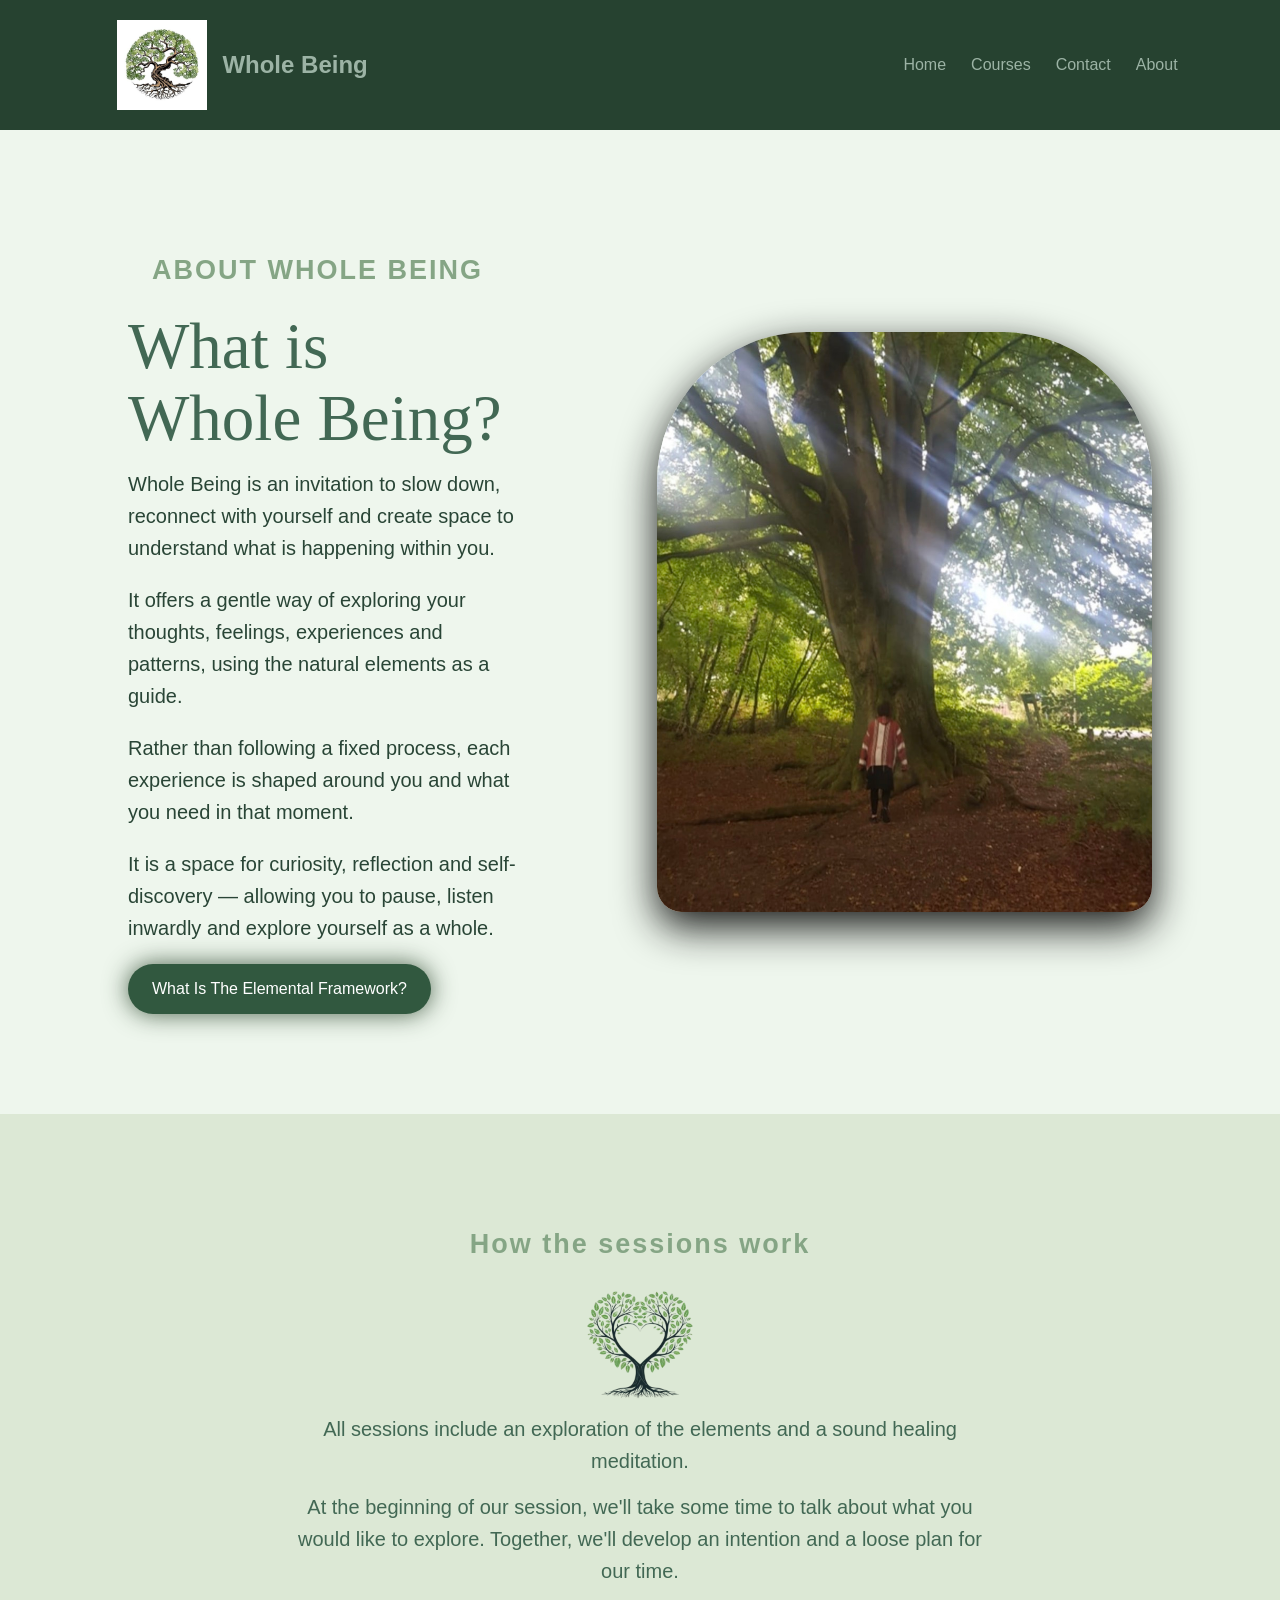
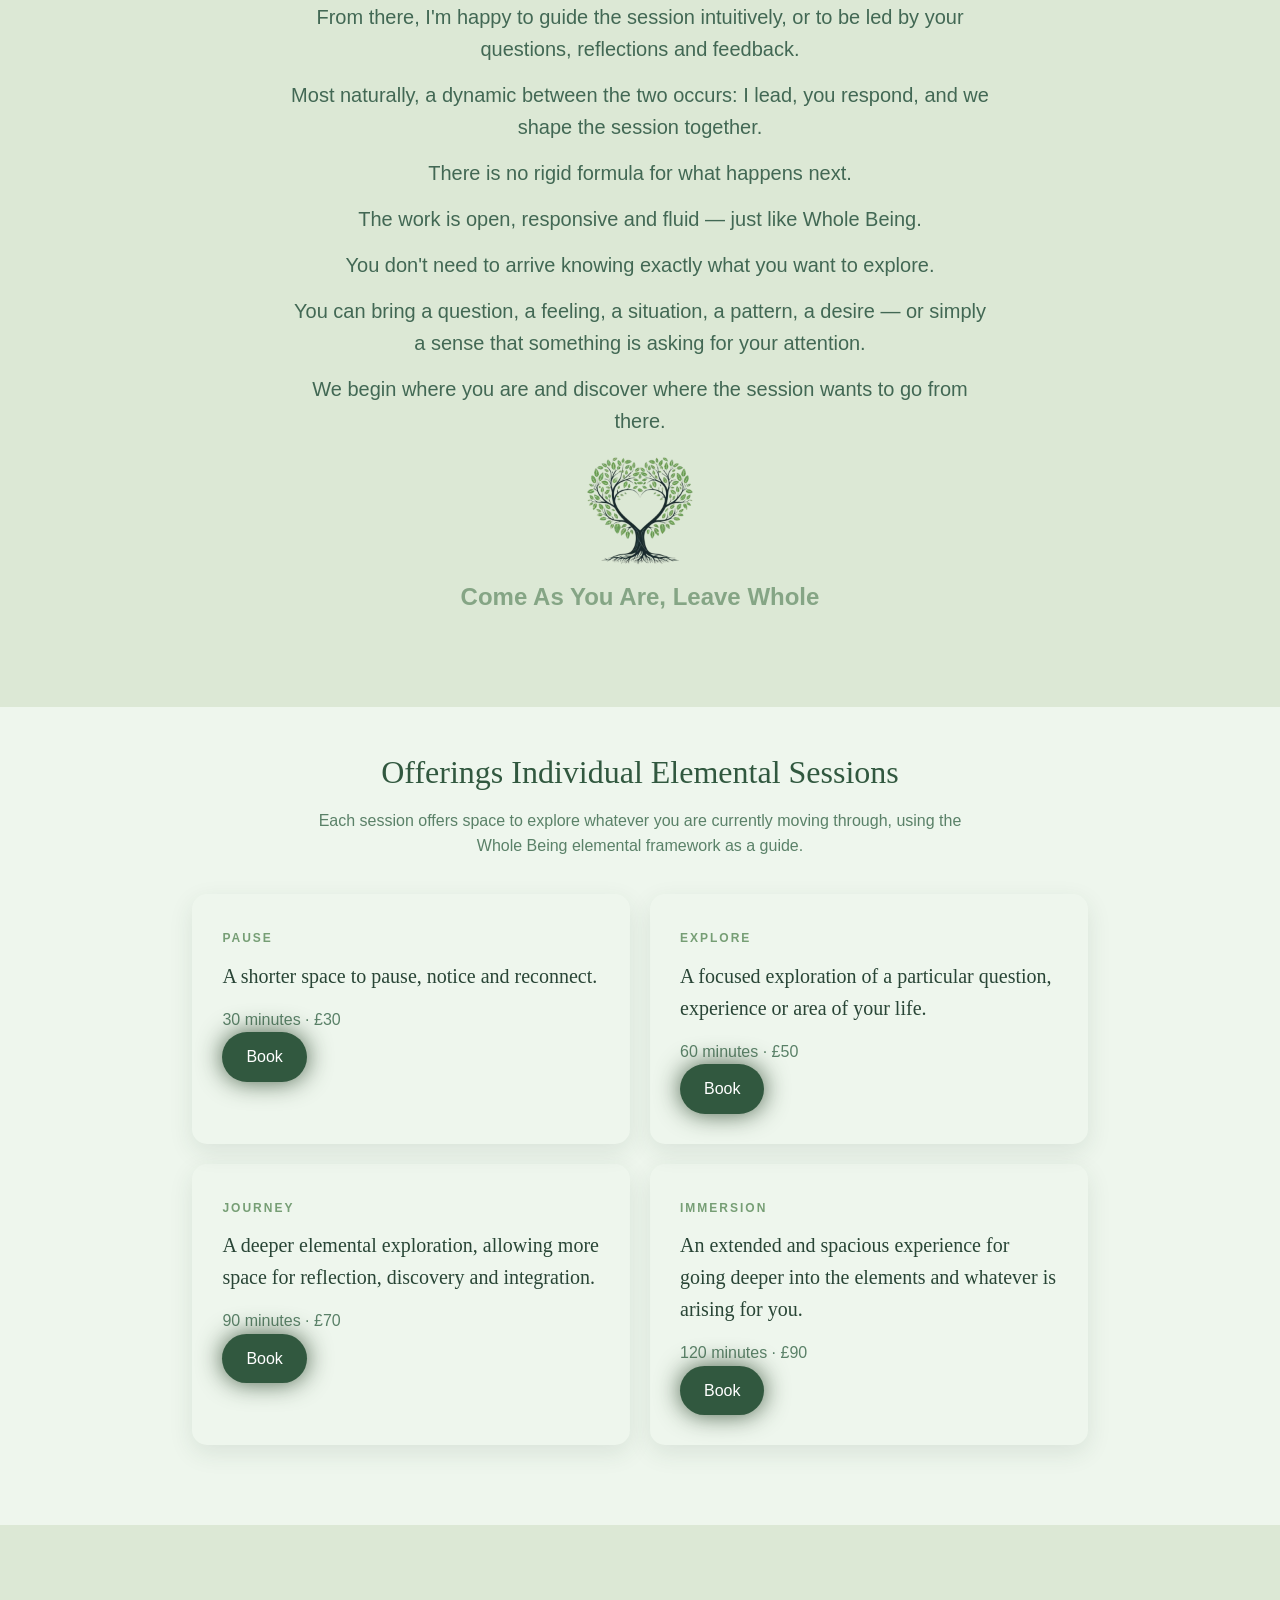
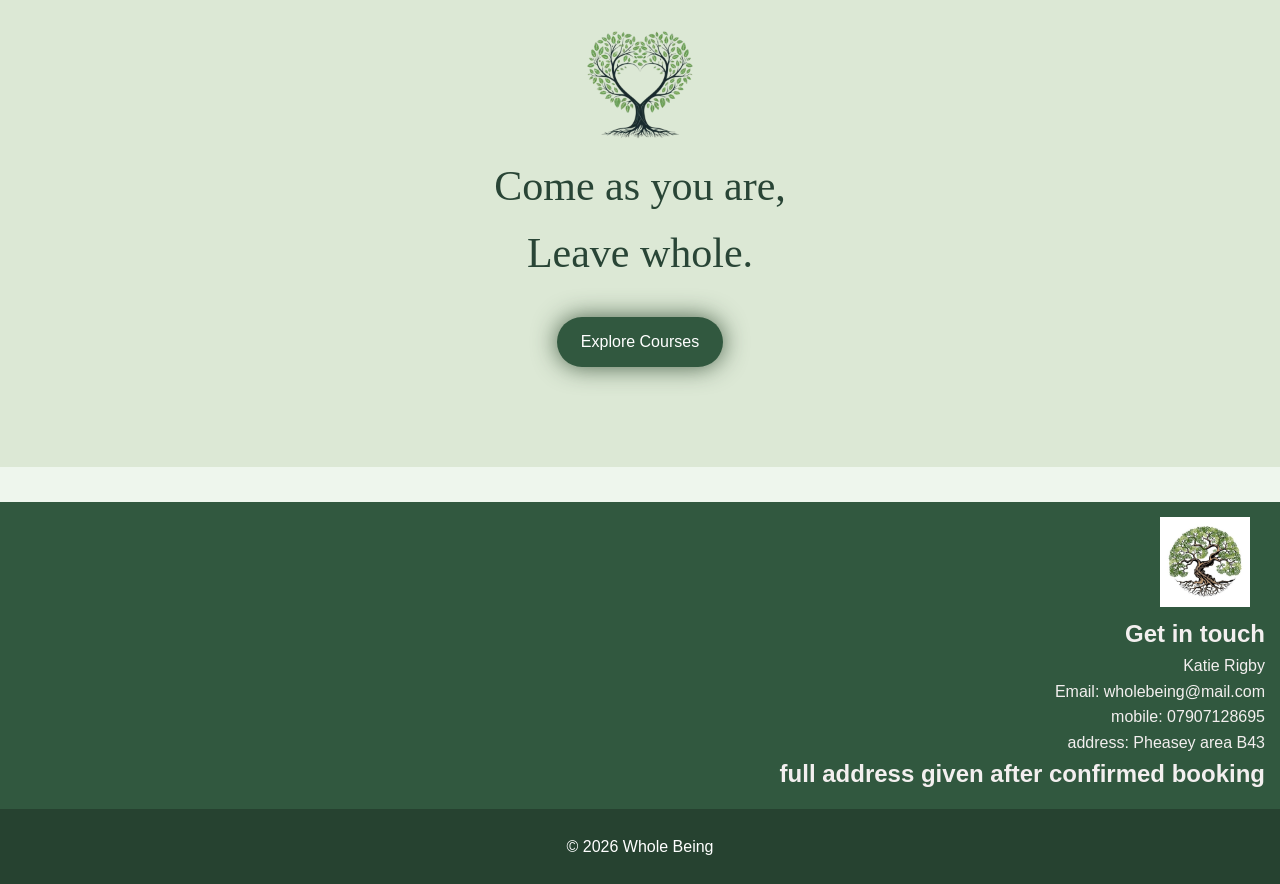
==== about.html @ ae2dba14 "Add files via upload" ====
<!DOCTYPE html>
<html lang="en">
<head>
    <meta charset="UTF-8">
    <meta name="viewport" content="width=device-width, initial-scale=1.0">

    <title>What Is Whole Being? | WHOLE BEING</title>

    <link rel="stylesheet" href="style.css">
</head>

<body>

    <!-- Navigation -->
    <header>
        <nav>

            <div class="brand">
                <img src="icon/logo.png" alt="Whole Being icon">
                <h2>Whole Being</h2>
            </div>

            <div class="nav-links">
                <a href="index.html">Home</a>
                <a href="courses.html">Courses</a>
                <a href="Enquire.html">Contact</a>
                <a href="about.html">About</a>
            </div>

        </nav>
    </header>


    <!-- What is Whole Being -->
    <section class="what-is">

        <div class="what-is-content">

            <div class="what-is-text">

                <p class="small-title">ABOUT WHOLE BEING</p>

                <h1>What is<br>Whole Being?</h1>

                <p>
                    Whole Being is an invitation to slow down,
                     reconnect with yourself
                      and create space to understand what is happening within you.
                </p>

                <p>
                    It offers a gentle way of exploring your thoughts,
                     feelings, experiences and patterns,
                      using the natural elements as a guide.
                </p>

                <p>
                    Rather than following a fixed process,
                     each experience is shaped around you and what you need in that moment.
                </p>

                <p>
                    It is a space for curiosity,
                     reflection and self-discovery — allowing you to pause,
                      listen inwardly and explore yourself as a whole.
                </p>
                <a href="Elemental.html" class="button">What Is The Elemental Framework?</a>
            </div>


            <!-- Picture -->
            <div class="what-is-image">

                <img src="img/modelWB.png.jpeg"
                     alt="Whole Being">

            </div>

        </div>

    </section>


    <!-- Elemental Framework -->
    <section class="framework-intro">

        <p class="small-title">How the sessions work</p>
        <div class="heart">
                <img src="icon/heart.png" alt="heart">

        <p>
            All sessions include an exploration of
            the elements and a sound healing meditation.
        </p>

        <p>
            At the beginning of our session, we'll take some time to talk about what you would like to explore.
             Together, we'll develop an intention and a loose plan for our time.
        </p>

        <p>
            From there, I'm happy to guide the session intuitively,
             or to be led by your questions,
              reflections and feedback.
        </p>

        <p>
            Most naturally, a dynamic between the two occurs: 
            I lead, you respond, and we shape the session together.
        </p>

        <p>
            There is no rigid formula for what happens next.
        </p>

        <p>
            The work is open, responsive and fluid — just like Whole Being.
        </p>

        <p>
            You don't need to arrive knowing exactly what you want to explore.
        </p>

        <p>
            You can bring a question, a feeling,
             a situation, a pattern,
              a desire — or simply a sense that something is asking for your attention.
        </p>

        <p>
            We begin where you are and discover where the session wants to go from there.
        </p>
        <div class="heart">
                <img src="icon/heart.png" alt="heart">
        <h1>
            Come As You Are, Leave Whole
        </h1>

    </section>


  


    <!-- Inner Arc -->
    <section class="framework-group">
        
        <h3>Offerings Individual Elemental Sessions</h3>

        <p class="group-description">
            Each session offers space to explore whatever you are currently moving through,
             using the Whole Being elemental framework as a guide.
        </p>

        <div class="element-grid">

            <div class="element-card">
                <span>PAUSE</span>
                <h4>A shorter space to pause,
                     notice and reconnect.</h4>
                <p>
                    30 minutes · £30
                </p>

                <a href="Enquire.html" class="button">Book</a>
            </div>

            <div class="element-card">
                <span>EXPLORE</span>
                <h4>A focused exploration of a particular question,
                     experience or area of your life.</h4>
                <p>
                    60 minutes · £50
                </p>

                <a href="Enquire.html" class="button">Book</a>
            </div>

            <div class="element-card">
                <span>JOURNEY</span>
                <h4>A deeper elemental exploration,
                     allowing more space for reflection,
                      discovery and integration.</h4>
                <p>
                    90 minutes · £70
                </p>

                <a href="Enquire.html" class="button">Book</a>
            </div>

            <div class="element-card">
                <span>IMMERSION</span>
                <h4>An extended and spacious experience
                     for going deeper into the elements
                      and whatever is arising for you.</h4>
                <p>
                    120 minutes · £90
                </p>

                <a href="Enquire.html" class="button">Book</a>
            </div>
            
        </div>

    </section>


    <!-- Back to Home -->
    <section class="about-end">
<div class="heart">
                <img src="icon/heart.png" alt="heart">
        <h2>Come as you are,<br>Leave whole.</h2>  

        <a href="courses.html" class="button">
            Explore Courses
        </a>

    </section>

    <section id="contactinfo" class="contactinfo">
         <div class="brand2">
                <img src="icon/logo.png" alt="icon">
        <h2>Get in touch</h2>

        <p>
            Katie Rigby
        </p>

        <p>
         Email: wholebeing@mail.com
        </p>

        <p>
         mobile: 07907128695
         </p>

           <p>
         address: Pheasey area B43
        </p>

        <h2>
            full address given after confirmed booking
        </h2>

    </section>

    <!-- Footer -->
    <footer>
        <p>© 2026 Whole Being</p>
    </footer>

</body>
</html>
---- style.css ----
/* Basic settings */

* {
    box-sizing: border-box;
    margin: 0;
    padding: 0;
}

body {
    font-family: Arial, sans-serif;
    color: #85a585;
    background-color: #eef6ed;
    line-height: 1.6;
}


/* Navigation */

header {
    background-color: #264230;
    padding: 20px 8%;
}

nav {
    display: flex;
    justify-content: space-between;
    align-items: center;
}

nav h2 {
    color: #9cb3a5;
}


.nav-links {
    display: flex;
    gap: 25px;
}

.brand {
    display: flex;
    align-items: center;
    gap: 0px;
}

.brand img {
    width: 120px;
    height: 90px;
    object-fit: contain;
}

.nav-links a {
    text-decoration: none;
    color: #9cb3a5;
}


/* Hero */

.hero {
    min-height: 500px;
    display: flex;
    align-items: center;
    padding: 80px 10%;
  background-color: #dce8d5;
  gap: 5px;
}

.tree img {
    width: 95%;
    height: 5%;
    object-fit: contain;
    margin-left: 15%;
   margin-top: 5%;
   border-radius: 15%;
    box-shadow: 0 0 150px rgba(55, 82, 57, 0.945);
}

.hero h1 {
    font-family: Georgia, serif;
    font-size: 70px;
    font-weight: normal;
    color: #294536;
    margin: 7px 0;
    animation: slideIn 7.5s ease-out;
}

.hero p {
    max-width: 500px;
    margin-bottom: 15px;
    font-size: large;
    color: #4c7c62;
    animation: slideIn 5.0s ease-out;
}


/* Small headings */

.small-title {
    font-size: 27px;
    letter-spacing: 2px;
    padding: 19px 24px;
    font-weight: bold;
    animation: slideIn 10.0s ease-out;
}


/* Buttons */

.button {
    display: inline-block;
    background-color: #31583f;
    color: white;
    padding: 12px 24px;
    border-radius: 25px;
    text-decoration: none;
    box-shadow: 0 0 25px rgba(57, 83, 58, 0.904);
    gap: 10px;
}

.button:hover {
    background-color: #1f3d2b;
}


/* About */

.about {
    text-align: center;
    padding: 100px 15%;
    background-image: url("img/background.png");
    background-size: cover;
    background-position: center;
    background-repeat: no-repeat;
    box-shadow: 0 0 90px rgba(0, 0, 0, 0.3);
}

.about h2 {
     font-family: Georgia, serif;
    font-size: 40px;
    font-weight: normal;
    margin-bottom: 20px;
    color: #dfe4e1;
}
.contact h2 {
    font-family: Georgia, serif;
    font-size: 40px;
    font-weight: normal;
    margin-bottom: 20px;
    color: #dfe4e1;
    
}

.about p {
    max-width: 650px;
    margin: 0 auto 25px;
    color: #dfe4e1;
}


/* Courses */

.courses {
    text-align: center;
    padding: 80px 8%;
    background-color: #dce8d5;
}

.courses h2 {
    color: #31583f;
}

.courses p {
    color: #5a8168;
}

.course-container {
    display: flex;
    justify-content: center;
    gap: 30px;
    margin: 40px 0;
    animation: slideIn 6.5s ease-out;
    
}

.course-card {
    background-color: #ffffff;
    padding: 35px;
    width: 320px;
    border-radius: 15px;
    text-align: left;
}

.course-card h3 {
    color: #3e6e50;
    margin-bottom: 15px;
}

.course-card h4 {
    font-size: 25px;
    margin: 20px 0;
}

.see-more {
    color: #31583f;
    text-decoration: none;
    font-weight: bold;
}


/* Contact */

.contact {
    text-align: center;
    padding: 80px 10%;
    background-color: #31583f;
    color: rgb(255, 255, 255);
}

.contact h2 {
    color: white;
}

.contact p {
    margin-bottom: 25px;
    
}

.contact a {
    background-color: #769e75;
    
    width: 320px;
}

.contactinfo {
    text-align: right;
   margin-top: 35px;
    padding: 15px;
    background-color: #31583f;
    color: rgb(243, 239, 239);
}

.brand2 img {
    text-align: right;
    width: 120px;
    height: 90px;
    object-fit: contain;

}

.heart img {
    text-align: right;
    width: 180px;
    height: 120px;
    object-fit: contain;

}
/* Footer */


footer {
    text-align: center;
    padding: 25px;
    background-color: #264230;
    color: white;
}

/* Courses Page */

.courses-page-header {
    text-align: center;
    padding: 90px 10%;
    background-color: #dce8d5;
}

.courses-page-header h1 {
    font-family: Georgia, serif;
    font-size: 55px;
    font-weight: normal;
    color: #294536;
    margin: 10px 0 20px;
}

.courses-page-header p:not(.small-title) {
    max-width: 600px;
    margin: 0 auto;
    color: #4c7c62;
    font-size: 18px;
}

.all-courses {
     background-image: url("img/forestbg.png.jpg");
    background-size: cover;
    background-position: center;
    background-repeat: no-repeat;
    padding: 25px;
    box-shadow: 0 0 1000px rgba(0, 0, 0, 0.3);
}

.all-courses h2 {
    font-family: Georgia, serif;
    font-size: 40px;
    font-weight: normal;
    color: #b5cebe;
    margin-top: 10px;
}

.all-courses .course-container {
    display: grid;
    grid-template-columns: repeat(2, 320px);
    justify-content: center;
    gap: 30px;
    margin-top: 40px;
}

.all-courses .course-card {
    width: 320px;
    min-height: 280px;
    box-shadow: 0 8px 25px rgba(38, 66, 48, 0.12);
    transition: transform 0.3s ease, box-shadow 0.3s ease;
}

.all-courses .course-card:hover {
    transform: translateY(-8px);
    box-shadow: 0 15px 30px rgba(38, 66, 48, 0.2);
}

.courses .brand2 img {
text-align: right;
    width: 120px;
    height: 90px;
    object-fit: contain;
}

/* About Me Page */

.about-page {
    background-color: #eef6ed;
    padding: 100px 10%;
}

.about-content {
    max-width: 1100px;
    margin: auto;
    display: flex;
    align-items: center;
    justify-content: space-between;
    gap: 80px;
}

.about-text {
    flex: 1;
}

.about-text h1 {
    font-family: Georgia, serif;
    font-size: 55px;
    font-weight: normal;
    color: #294536;
    margin: 10px 0 25px;
}

.about-text p:not(.small-title) {
    color: #4c7c62;
    margin-bottom: 20px;
    font-size: 17px;
}



.about-text .button {
    margin-top: 15px;
}


/* About Image */

.about-image {
    flex: 1;
    display: flex;
    justify-content: center;
}

.image-placeholder {
    width: 350px;
    height: 420px;
    background-color: #dce8d5;
    border-radius: 180px 180px 20px 20px;
    display: flex;
    align-items: center;
    justify-content: center;
    color: #5a8168;
}


/* Approach Section */

.about-approach {
    text-align: center;
    padding: 90px 15%;
    background-color: #dce8d5;
}

.about-approach h2 {
    font-family: Georgia, serif;
    font-size: 40px;
    font-weight: normal;
    color: #294536;
    margin: 10px 0 20px;
}

.about-approach p:not(.small-title) {
    max-width: 650px;
    margin: auto;
    color: #4c7c62;
}


.what-is {
    background-color: #eef6ed;
    padding: 100px 10%;
}

.what-is-content {
    max-width: 1900px;
    margin: auto;

    display: flex;
    align-items: center;
    justify-content: space-between;

    gap: 80px;
}

.what-is-text {
    flex: 1;
}

.what-is-text h1 {
    font-family: Georgia, serif;
    font-size: 65px;
    font-weight: normal;
    line-height: 1.1;

    margin: 0 auto 14px;
    
    color: #426854;
}

.what-is-text p:not(.small-title) {
    max-width: 750px;

    color: #294536;

    font-size: 20px;

    margin-bottom: 20px;
}


/* Picture */

.what-is-image {
    flex: 1;

    display: flex;
    justify-content: center;
}

.what-is-image img {
    width: 550px;
    height: 580px;

    object-fit: cover;

    border-radius: 150px 150px 25px 25px;

    box-shadow: 0 15px 40px rgba(13, 14, 13, 0.952);
    margin-left: 10%;
   
}


/* Framework Introduction */

.framework-intro {
    text-align: center;

    padding: 90px 15%;

    background-color: #dce8d5;
}


.framework-intro h2 {
    font-family: Georgia, serif;
    font-size: 42px;
    font-weight: normal;

    color: #294536;

    margin: 10px 0 25px;
}

.framework-intro p:not(.small-title) {
    max-width: 700px;

    margin: 0 auto 14px;
    
    color: #426854;
    font-size: 20px;
}


/* Framework Title */

.framework-title {
    text-align: center;

    padding: 90px 10% 50px;

    background-color: #eef6ed;
}

.framework-title h2 {
    font-family: Georgia, serif;

    font-size: 48px;
    font-weight: normal;

    line-height: 1.2;

    color: #294536;

    margin-top: 10px;
}


/* Framework Groups */

.framework-group {
    max-width: 1100px;

    margin: auto;

    padding: 40px 8% 80px;

    background-color: #eef6ed;
}



.framework-group h3 {
    text-align: center;

    font-family: Georgia, serif;

    font-size: 32px;
    font-weight: normal;

    color: #31583f;

    margin-bottom: 10px;
}

.group-description {
    text-align: center;

    max-width: 650px;

    margin: 0 auto 35px;

    color: #5a8168;
}

.framework-group h1 {
    text-align: center;

    font-family: Georgia, serif;

    font-size: 32px;
    font-weight: normal;

    color: #31583f;

    margin-bottom: 10px;
}


.bottom-description {
    text-align: center;

    max-width: 650px;

    margin: 0 auto 35px;

    color: #5a8168;
}

.bottom2-description {
    text-align: center;

    max-width: 650px;

    margin: 0 auto 35px;

    color: #5a8168;
}


/* Element Cards */

.element-grid {
    display: grid;

    grid-template-columns: repeat(2, 1fr);
    
    gap: 20px;
    
}

.element-card {
    

    padding: 30px;

    border-radius: 15px;

    box-shadow: 0 8px 25px rgba(38, 66, 48, 0.10);

    transition: transform 0.3s ease,
                box-shadow 0.3s ease;
}

.element-card:hover {
    transform: translateY(-6px);

    box-shadow: 0 14px 30px rgba(38, 66, 48, 0.18);
}

.element-card span {
    font-size: 12px;

    letter-spacing: 2px;

    font-weight: bold;

    color: #769e75;
}

.element-card h4 {
    font-family: Georgia, serif;

    font-size: 20px;
    font-weight: normal;

    color: #294536;

    margin: 10px 0 15px;
}

.element-card p {
    color: #5a8168;
}


/* Ending */

.about-end {
    text-align: center;

    padding: 100px 10%;

    background-color: #dce8d5;
}

.about-end h2 {
    font-family: Georgia, serif;

    font-size: 42px;
    font-weight: normal;

    color: #294536;

    margin-bottom: 30px;
}




/* Form layout */

.Enquiries-form {
    background-image: url("img/natureabout.png");
    background-size: cover;
    background-position: center;
    background-repeat: no-repeat;
    padding: 80px 20px;
    text-align: center;
    min-height: 500px;
}

.Enquiries-form p {
    font-size: 29px;
    margin-bottom: 40px;
    color: #36573f;
    font-family: 'Franklin Gothic Medium', 'Arial Narrow', Arial, sans-serif;
}

/* Form layout */

.Enquiries-form form {
    width: 100%;
    max-width: 550px;
    margin: 0 auto;
    display: flex;
    flex-direction: column;
    gap: 15px;
}

/* Inputs */

.Enquiries-form input,
.Enquiries-form select,
.Enquiries-form textarea {
    width: 100%;
    box-sizing: border-box;
    padding: 14px 16px;
    border: 1px solid #cbd5c7;
    border-radius: 5px;
    background: white;
    font-family: inherit;
    font-size: 15px;
}

/* Enquiry box */

.Enquiries-form textarea {
    min-height: 130px;
    resize: vertical;
}

/* Dropdown */

.Enquiries-form select {
    color: #555;
    cursor: pointer;
}

/* Button */

.Enquiries-form button {
    padding: 14px;
    border: none;
    border-radius: 5px;
    background: #2d563d;
    color: white;
    font-size: 16px;
    cursor: pointer;
    transition: 0.3s;
}

.Enquiries-form button:hover {
    background: #234531;
}


/* Mobile */

@media (max-width: 700px) {

    .what-is-content {
        flex-direction: column;

        text-align: center;

        gap: 50px;
    }

    .what-is-text h1 {
        font-size: 45px;
    }

    .what-is-text p:not(.small-title) {
        margin-left: auto;
        margin-right: auto;
    }

    .what-is-image img {
        width: 300px;
        height: 370px;
    }

    .framework-intro h2 {
        font-size: 34px;
    }

    .framework-title h2 {
        font-size: 38px;
    }

    .element-grid {
        grid-template-columns: 1fr;
    }
}

/* Mobile */

@media (max-width: 700px) {

    .about-content {
        flex-direction: column;
        gap: 40px;
        text-align: center;
    }

    .about-text h1 {
        font-size: 42px;
    }

    .about-image {
        width: 100%;
    }

    .image-placeholder {
        width: 280px;
        height: 340px;
    }
}


@keyframes fadeUp {
    from {
        ocacity: 0;
        transform:translateY(30px);
    }
    to {
        ocacity: 1;
        transform: translateY(0);
    }
}
@keyframes slideIn {
  from {
    opacity: 0.8;
    transform: translateY(-50px);
    /* Starts 50px above */
  }

  to {
    opacity: 1;
    transform: translateY(0);
    /* Ends in normal position */
  }
}

@keyframes bounceIn {
    0% {
        opacity: 0;
        transform: scale(0.7);
    }
    60% {
        opacity: 1;
        transform:scale(1.1);
    }
    80% {
        transform: scale(0.95);
    }
    100% {
        opacity: 1;
        transform: scale(1);
    }
}

/* Mobile */

@media (max-width: 700px) {

    nav {
        flex-direction: column;
        gap: 15px;
    }

    .hero h1 {
        font-size: 42px;
    }

    .course-container {
        flex-direction: column;
        align-items: center;
    }

    .course-card {
        width: 100%;
        max-width: 350px;
    }
}
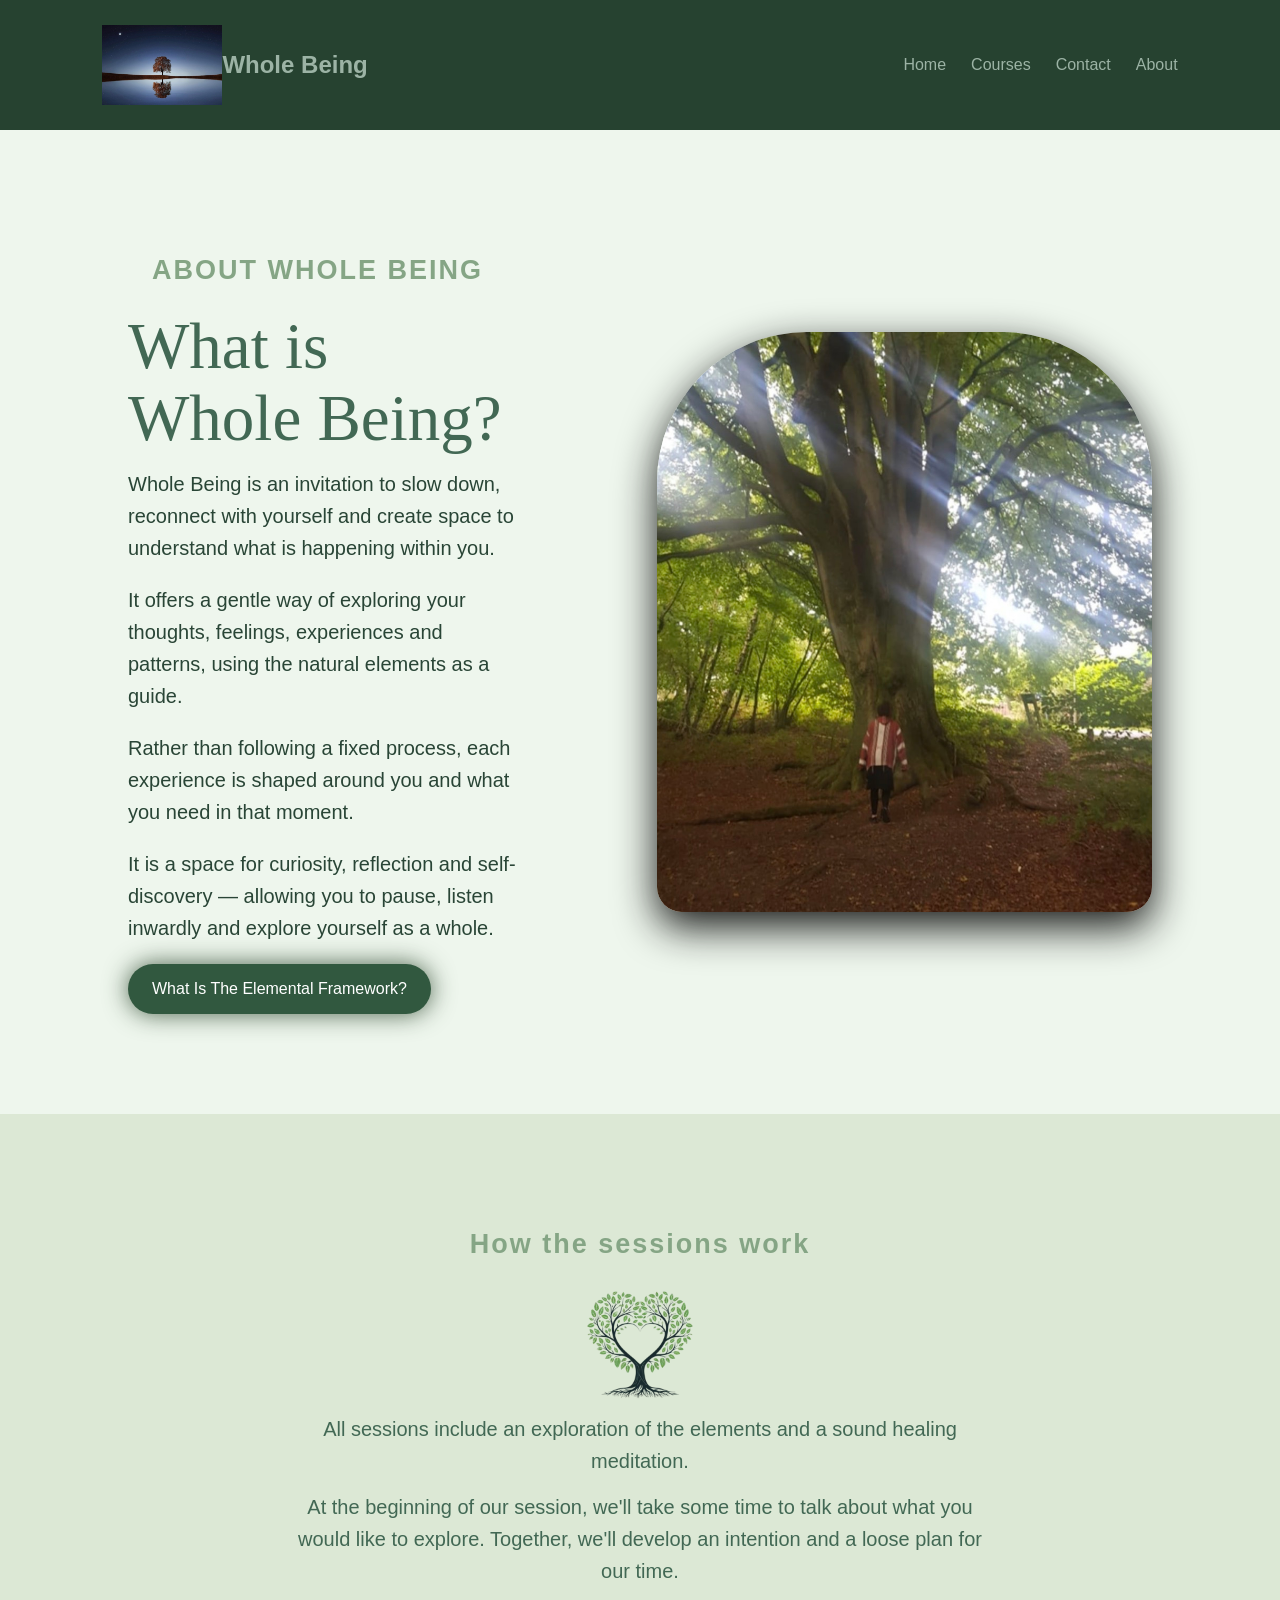
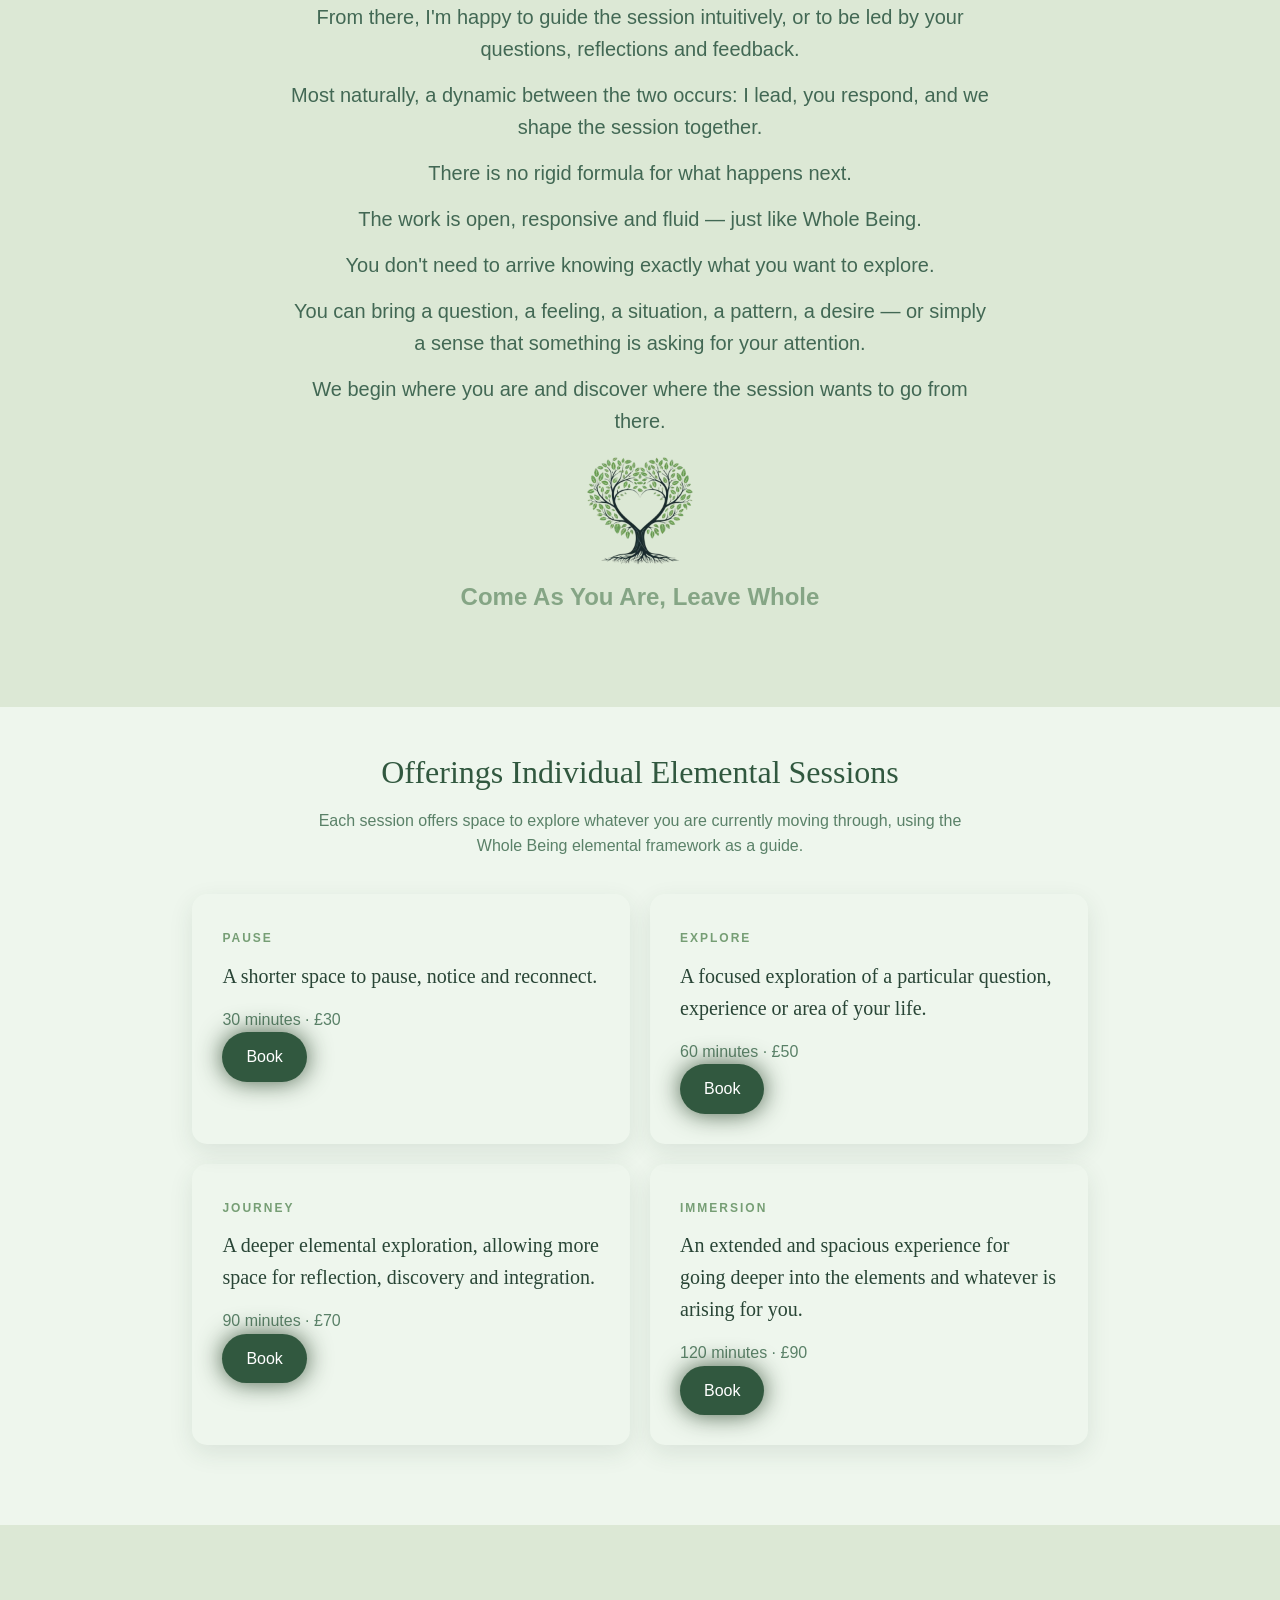
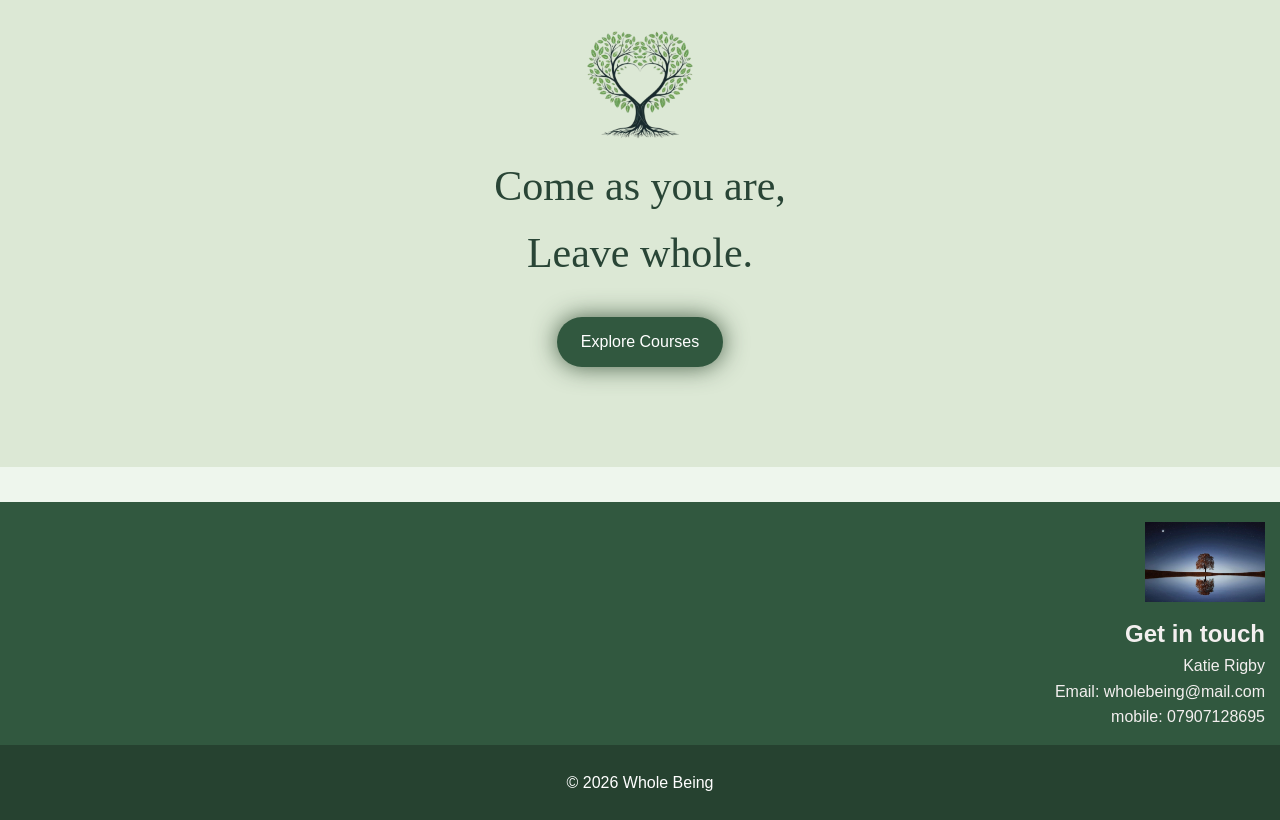
==== commit 0fcddf5a: "about.html Updated navigation logo and image references in about.html." ====
--- a/about.html
+++ b/about.html
@@ -1,4 +1,3 @@
-
 <!DOCTYPE html>
 <html lang="en">
 <head>
@@ -17,7 +16,7 @@
         <nav>
 
             <div class="brand">
-                <img src="icon/logo.png" alt="Whole Being icon">
+                <img src="icon/tree.png.jpeg" alt="Whole Being icon">
                 <h2>Whole Being</h2>
             </div>
 
@@ -220,7 +219,7 @@
 
     <section id="contactinfo" class="contactinfo">
          <div class="brand2">
-                <img src="icon/logo.png" alt="icon">
+                <img src="icon/tree.png.jpeg" alt="icon">
         <h2>Get in touch</h2>
 
         <p>
@@ -234,14 +233,6 @@
         <p>
          mobile: 07907128695
          </p>
-
-           <p>
-         address: Pheasey area B43
-        </p>
-
-        <h2>
-            full address given after confirmed booking
-        </h2>
 
     </section>
 
